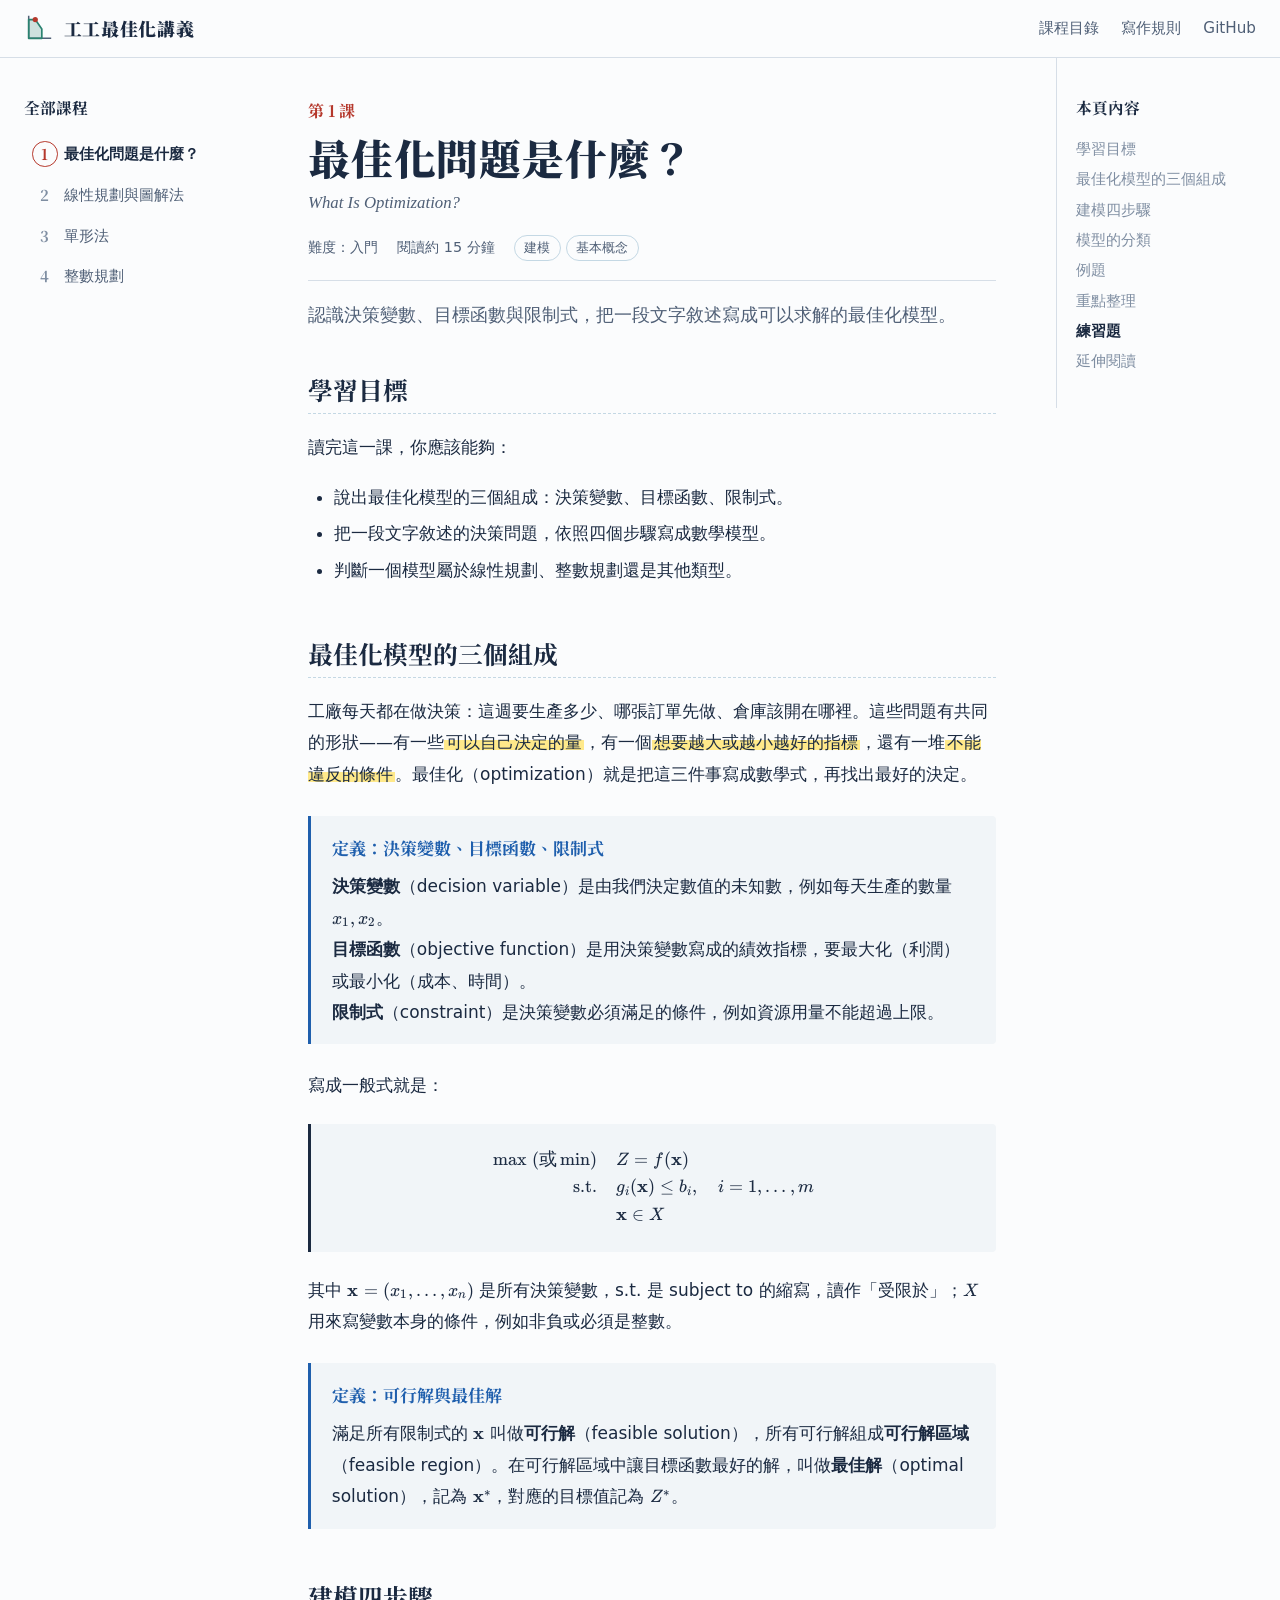
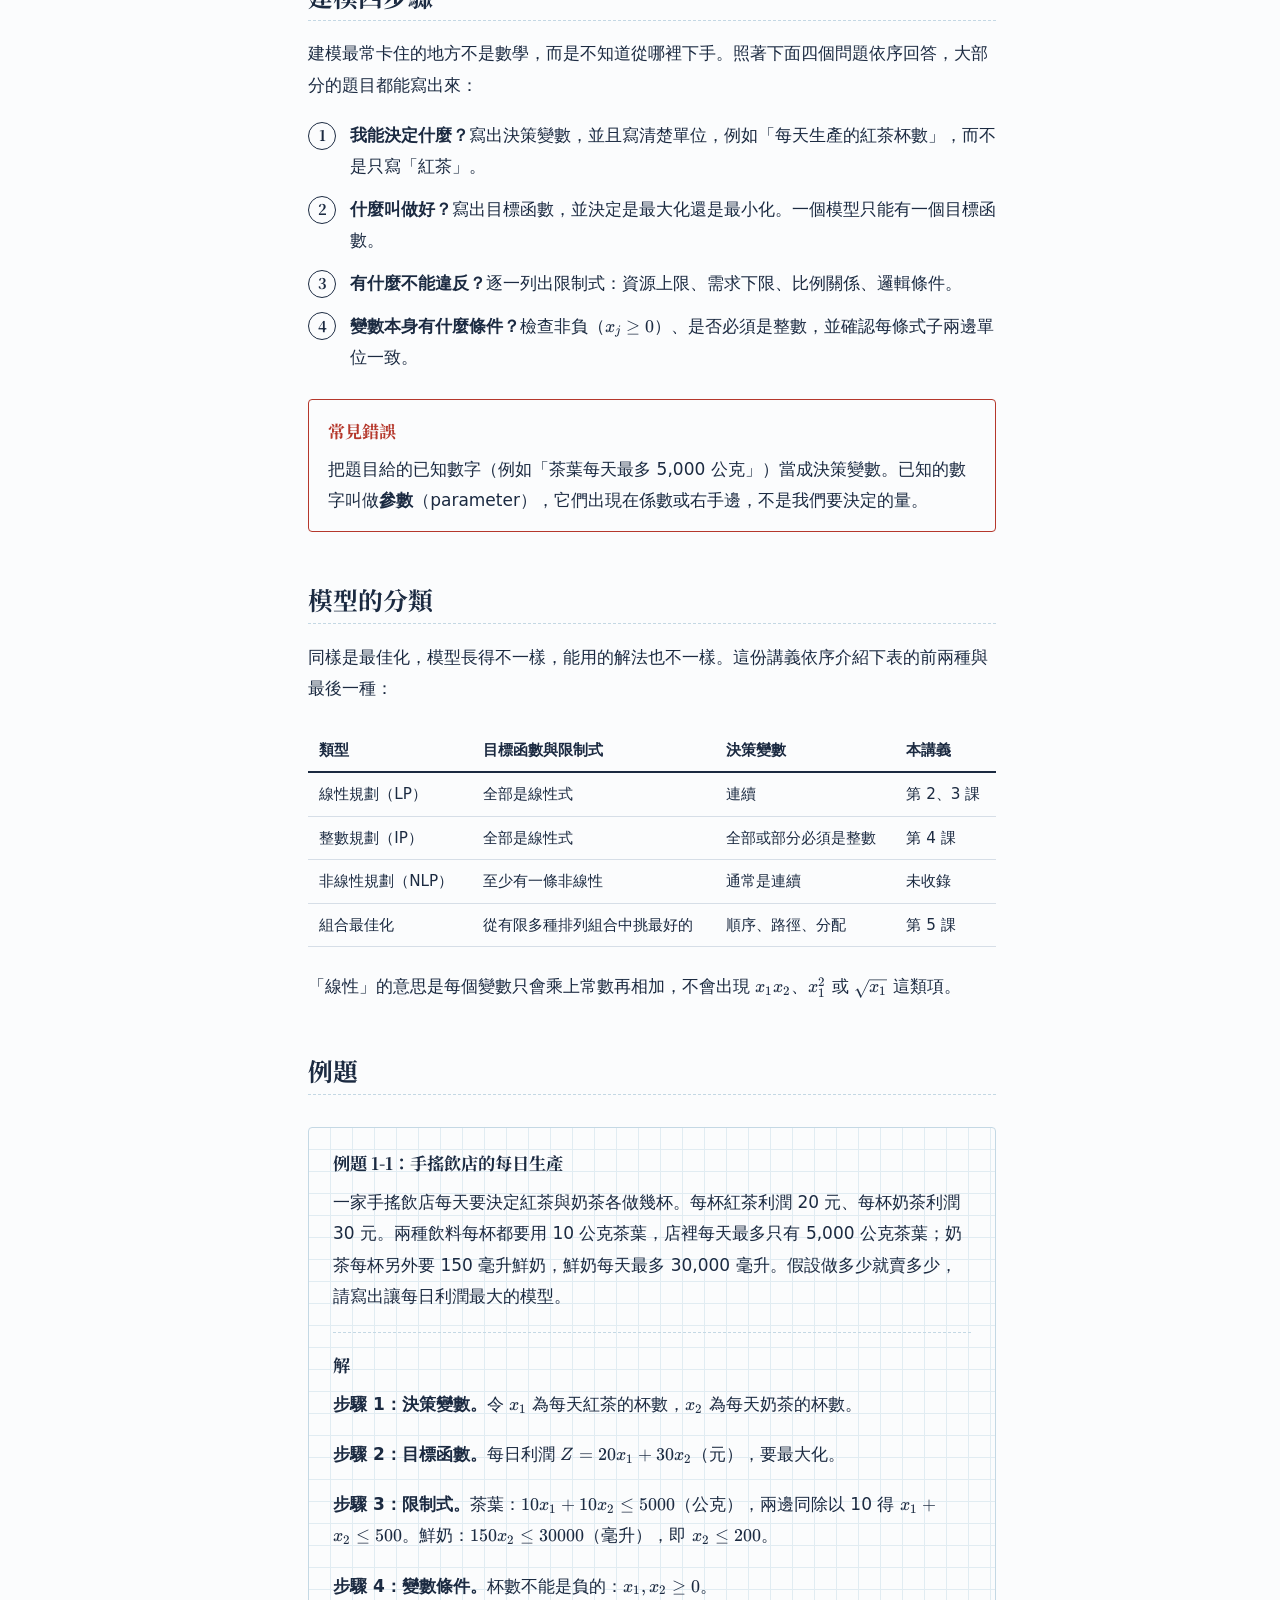
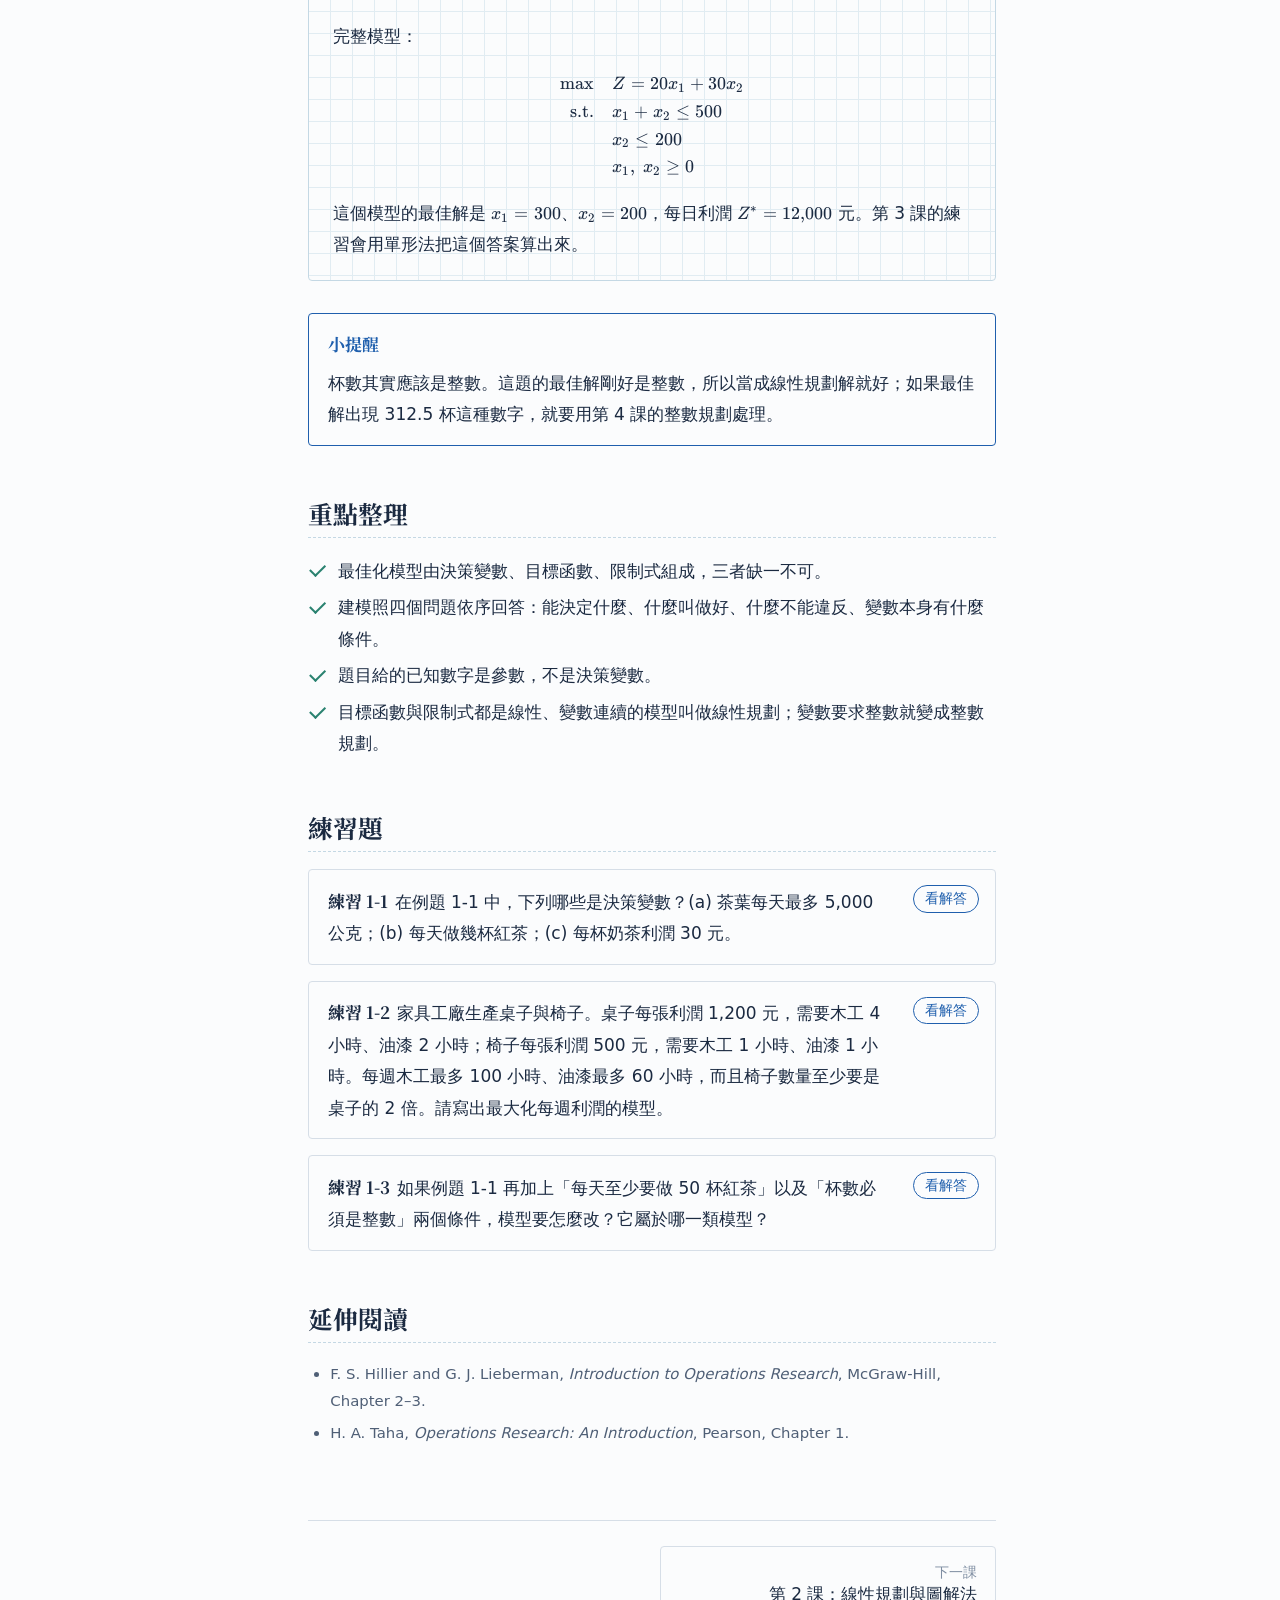
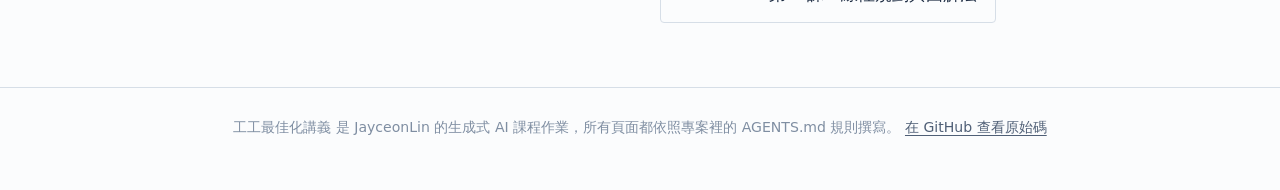
==== lessons/01-what-is-optimization.html @ 5a4dfac9 "feat: 建立工工最佳化講義與 AGENTS.md 規則 - AGENTS.md：專案目的、架構、命名、頁面骨架、元件、寫作與視覺規範、作業流程 - CLAUDE.md 引用 AGENTS.md -" ====
<!DOCTYPE html>
<html lang="zh-Hant-TW">
<head>
  <meta charset="utf-8">
  <meta name="viewport" content="width=device-width, initial-scale=1">
  <title>第 1 課：最佳化問題是什麼？｜工工最佳化講義</title>
  <meta name="description" content="認識決策變數、目標函數與限制式，把一段文字敘述寫成可以求解的最佳化模型。">
  <link rel="icon" href="../assets/img/favicon.svg" type="image/svg+xml">
  <link rel="preconnect" href="https://fonts.googleapis.com">
  <link rel="preconnect" href="https://fonts.gstatic.com" crossorigin>
  <link rel="stylesheet" href="https://fonts.googleapis.com/css2?family=Noto+Serif+TC:wght@600;700;900&amp;display=swap">
  <link rel="stylesheet" href="../assets/vendor/katex/katex.min.css">
  <link rel="stylesheet" href="../assets/css/site.css">
  <script defer src="../assets/vendor/katex/katex.min.js"></script>
  <script defer src="../assets/vendor/katex/auto-render.min.js"></script>
  <script defer src="../data/lessons.js"></script>
  <script defer src="../assets/js/site.js"></script>
</head>
<body data-page="lesson" data-lesson="01-what-is-optimization">
  <article class="lesson">

    <section id="goals">
      <h2>學習目標</h2>
      <p>讀完這一課，你應該能夠：</p>
      <ul>
        <li>說出最佳化模型的三個組成：決策變數、目標函數、限制式。</li>
        <li>把一段文字敘述的決策問題，依照四個步驟寫成數學模型。</li>
        <li>判斷一個模型屬於線性規劃、整數規劃還是其他類型。</li>
      </ul>
    </section>

    <section id="three-parts">
      <h2>最佳化模型的三個組成</h2>
      <p>工廠每天都在做決策：這週要生產多少、哪張訂單先做、倉庫該開在哪裡。這些問題有共同的形狀——有一些<mark>可以自己決定的量</mark>，有一個<mark>想要越大或越小越好的指標</mark>，還有一堆<mark>不能違反的條件</mark>。最佳化（optimization）就是把這三件事寫成數學式，再找出最好的決定。</p>

      <div class="definition">
        <p class="box-title">定義：決策變數、目標函數、限制式</p>
        <p><strong>決策變數</strong>（decision variable）是由我們決定數值的未知數，例如每天生產的數量 $x_1, x_2$。<br>
        <strong>目標函數</strong>（objective function）是用決策變數寫成的績效指標，要最大化（利潤）或最小化（成本、時間）。<br>
        <strong>限制式</strong>（constraint）是決策變數必須滿足的條件，例如資源用量不能超過上限。</p>
      </div>

      <p>寫成一般式就是：</p>
      <div class="model">
        $$\begin{aligned}
        \max \ (\text{或} \min) \quad & Z = f(\mathbf{x}) \\
        \text{s.t.} \quad & g_i(\mathbf{x}) \le b_i, \quad i = 1, \dots, m \\
        & \mathbf{x} \in X
        \end{aligned}$$
      </div>
      <p>其中 $\mathbf{x} = (x_1, \dots, x_n)$ 是所有決策變數，s.t. 是 subject to 的縮寫，讀作「受限於」；$X$ 用來寫變數本身的條件，例如非負或必須是整數。</p>

      <div class="definition">
        <p class="box-title">定義：可行解與最佳解</p>
        <p>滿足所有限制式的 $\mathbf{x}$ 叫做<strong>可行解</strong>（feasible solution），所有可行解組成<strong>可行解區域</strong>（feasible region）。在可行解區域中讓目標函數最好的解，叫做<strong>最佳解</strong>（optimal solution），記為 $\mathbf{x}^*$，對應的目標值記為 $Z^*$。</p>
      </div>
    </section>

    <section id="modeling-steps">
      <h2>建模四步驟</h2>
      <p>建模最常卡住的地方不是數學，而是不知道從哪裡下手。照著下面四個問題依序回答，大部分的題目都能寫出來：</p>
      <ol class="steps">
        <li><strong>我能決定什麼？</strong>寫出決策變數，並且寫清楚單位，例如「每天生產的紅茶杯數」，而不是只寫「紅茶」。</li>
        <li><strong>什麼叫做好？</strong>寫出目標函數，並決定是最大化還是最小化。一個模型只能有一個目標函數。</li>
        <li><strong>有什麼不能違反？</strong>逐一列出限制式：資源上限、需求下限、比例關係、邏輯條件。</li>
        <li><strong>變數本身有什麼條件？</strong>檢查非負（$x_j \ge 0$）、是否必須是整數，並確認每條式子兩邊單位一致。</li>
      </ol>
      <div class="callout warn">
        <p class="box-title">常見錯誤</p>
        <p>把題目給的已知數字（例如「茶葉每天最多 5,000 公克」）當成決策變數。已知的數字叫做<strong>參數</strong>（parameter），它們出現在係數或右手邊，不是我們要決定的量。</p>
      </div>
    </section>

    <section id="model-types">
      <h2>模型的分類</h2>
      <p>同樣是最佳化，模型長得不一樣，能用的解法也不一樣。這份講義依序介紹下表的前兩種與最後一種：</p>
      <div class="table-wrap">
        <table>
          <thead>
            <tr><th scope="col">類型</th><th scope="col">目標函數與限制式</th><th scope="col">決策變數</th><th scope="col">本講義</th></tr>
          </thead>
          <tbody>
            <tr><td>線性規劃（LP）</td><td>全部是線性式</td><td>連續</td><td>第 2、3 課</td></tr>
            <tr><td>整數規劃（IP）</td><td>全部是線性式</td><td>全部或部分必須是整數</td><td>第 4 課</td></tr>
            <tr><td>非線性規劃（NLP）</td><td>至少有一條非線性</td><td>通常是連續</td><td>未收錄</td></tr>
            <tr><td>組合最佳化</td><td>從有限多種排列組合中挑最好的</td><td>順序、路徑、分配</td><td>第 5 課</td></tr>
          </tbody>
        </table>
      </div>
      <p>「線性」的意思是每個變數只會乘上常數再相加，不會出現 $x_1 x_2$、$x_1^2$ 或 $\sqrt{x_1}$ 這類項。</p>
    </section>

    <section id="example">
      <h2>例題</h2>
      <div class="example">
        <p class="box-title">例題 1-1：手搖飲店的每日生產</p>
        <p>一家手搖飲店每天要決定紅茶與奶茶各做幾杯。每杯紅茶利潤 20 元、每杯奶茶利潤 30 元。兩種飲料每杯都要用 10 公克茶葉，店裡每天最多只有 5,000 公克茶葉；奶茶每杯另外要 150 毫升鮮奶，鮮奶每天最多 30,000 毫升。假設做多少就賣多少，請寫出讓每日利潤最大的模型。</p>
        <div class="solution">
          <p class="box-title">解</p>
          <p><strong>步驟 1：決策變數。</strong>令 $x_1$ 為每天紅茶的杯數，$x_2$ 為每天奶茶的杯數。</p>
          <p><strong>步驟 2：目標函數。</strong>每日利潤 $Z = 20x_1 + 30x_2$（元），要最大化。</p>
          <p><strong>步驟 3：限制式。</strong>茶葉：$10x_1 + 10x_2 \le 5000$（公克），兩邊同除以 10 得 $x_1 + x_2 \le 500$。鮮奶：$150x_2 \le 30000$（毫升），即 $x_2 \le 200$。</p>
          <p><strong>步驟 4：變數條件。</strong>杯數不能是負的：$x_1, x_2 \ge 0$。</p>
          <p>完整模型：</p>
          $$\begin{aligned}
          \max \quad & Z = 20x_1 + 30x_2 \\
          \text{s.t.} \quad & x_1 + x_2 \le 500 \\
          & x_2 \le 200 \\
          & x_1,\ x_2 \ge 0
          \end{aligned}$$
          <p>這個模型的最佳解是 $x_1 = 300$、$x_2 = 200$，每日利潤 $Z^* = 12{,}000$ 元。第 3 課的練習會用單形法把這個答案算出來。</p>
        </div>
      </div>
      <div class="callout tip">
        <p class="box-title">小提醒</p>
        <p>杯數其實應該是整數。這題的最佳解剛好是整數，所以當成線性規劃解就好；如果最佳解出現 312.5 杯這種數字，就要用第 4 課的整數規劃處理。</p>
      </div>
    </section>

    <section id="summary">
      <h2>重點整理</h2>
      <ul class="key-points">
        <li>最佳化模型由決策變數、目標函數、限制式組成，三者缺一不可。</li>
        <li>建模照四個問題依序回答：能決定什麼、什麼叫做好、什麼不能違反、變數本身有什麼條件。</li>
        <li>題目給的已知數字是參數，不是決策變數。</li>
        <li>目標函數與限制式都是線性、變數連續的模型叫做線性規劃；變數要求整數就變成整數規劃。</li>
      </ul>
    </section>

    <section id="exercises">
      <h2>練習題</h2>
      <details class="exercise">
        <summary><span class="ex-no">練習 1-1</span>在例題 1-1 中，下列哪些是決策變數？(a) 茶葉每天最多 5,000 公克；(b) 每天做幾杯紅茶；(c) 每杯奶茶利潤 30 元。</summary>
        <div class="answer">
          <p class="box-title">解答</p>
          <p>只有 (b)。(a) 是限制式右手邊的參數，(c) 是目標函數係數的參數，兩者都是題目給定的已知數字。</p>
        </div>
      </details>
      <details class="exercise">
        <summary><span class="ex-no">練習 1-2</span>家具工廠生產桌子與椅子。桌子每張利潤 1,200 元，需要木工 4 小時、油漆 2 小時；椅子每張利潤 500 元，需要木工 1 小時、油漆 1 小時。每週木工最多 100 小時、油漆最多 60 小時，而且椅子數量至少要是桌子的 2 倍。請寫出最大化每週利潤的模型。</summary>
        <div class="answer">
          <p class="box-title">解答</p>
          <p>令 $x_1$ 為每週生產的桌子數，$x_2$ 為每週生產的椅子數。</p>
          $$\begin{aligned}
          \max \quad & Z = 1200x_1 + 500x_2 \\
          \text{s.t.} \quad & 4x_1 + x_2 \le 100 && \text{（木工）} \\
          & 2x_1 + x_2 \le 60 && \text{（油漆）} \\
          & 2x_1 - x_2 \le 0 && \text{（椅子至少是桌子的 2 倍）} \\
          & x_1,\ x_2 \ge 0
          \end{aligned}$$
          <p>「椅子至少是桌子的 2 倍」原本寫成 $x_2 \ge 2x_1$，移項後變成 $2x_1 - x_2 \le 0$，這樣所有限制式都是「左邊有變數、右邊是常數」的標準樣子。</p>
        </div>
      </details>
      <details class="exercise">
        <summary><span class="ex-no">練習 1-3</span>如果例題 1-1 再加上「每天至少要做 50 杯紅茶」以及「杯數必須是整數」兩個條件，模型要怎麼改？它屬於哪一類模型？</summary>
        <div class="answer">
          <p class="box-title">解答</p>
          <p>加上限制式 $x_1 \ge 50$，並把變數條件改成 $x_1, x_2 \ge 0$ 且為整數。目標函數與限制式仍然是線性的，但變數必須是整數，所以是<strong>整數規劃</strong>。</p>
        </div>
      </details>
    </section>

    <section id="references">
      <h2>延伸閱讀</h2>
      <ul class="refs">
        <li>F. S. Hillier and G. J. Lieberman, <cite>Introduction to Operations Research</cite>, McGraw-Hill, Chapter 2–3.</li>
        <li>H. A. Taha, <cite>Operations Research: An Introduction</cite>, Pearson, Chapter 1.</li>
      </ul>
    </section>

  </article>
</body>
</html>
---- assets/css/site.css ----
/* =========================================================
   工工最佳化講義 — 全站樣式
   視覺概念：「工程方格紙」— 方格紙底、藍黑墨水字、紅筆標最佳解、螢光筆畫重點。
   規則：所有顏色只能用下面的 CSS 變數（AGENTS.md 第 8 節）。
   新增顏色必須先加到 :root 與深色模式兩處，並在 AGENTS.md 的色票表登記。
   ========================================================= */

:root {
  --paper: #fbfcfd;        /* 紙張底色 */
  --paper-2: #f1f5f8;      /* 面板、程式碼底 */
  --grid: #e1ecf2;         /* 方格紙細格線 */
  --grid-strong: #c4d8e4;  /* 方格紙粗線、框線 */
  --ink: #1b2a41;          /* 主文字：藍黑墨水 */
  --ink-soft: #4f5f76;     /* 次要文字 */
  --ink-faint: #7f8ea2;    /* 註解、刻度 */
  --rule: #d6dee7;         /* 分隔線 */
  --blue: #1f5fad;         /* 原子筆藍：連結、定義 */
  --red: #b5382c;          /* 紅筆：最佳解、警告 */
  --teal: #2a8270;         /* 可行解區域 */
  --mark: #ffe98a;         /* 螢光筆 */

  /* 甘特圖等需要區分類別時使用（淡色底＋深色字） */
  --job-1: #cfe0f3;
  --job-2: #cdebe3;
  --job-3: #f5e2b5;
  --job-4: #e5d6ef;
  --job-5: #dde3ea;
  --job-6: #f3d2cc;
  --job-ink: #1b2a41;

  --font-serif: "Noto Serif TC", "Songti TC", "PMingLiU", serif;
  --font-sans: system-ui, -apple-system, "PingFang TC", "Noto Sans TC", "Microsoft JhengHei", sans-serif;
  --font-mono: ui-monospace, "SFMono-Regular", Consolas, "Liberation Mono", monospace;

  --topbar-h: 58px;
  --radius: 4px;
  color-scheme: light dark;
}

/* 深色模式：藍圖（blueprint） */
@media (prefers-color-scheme: dark) {
  :root {
    --paper: #12253c;
    --paper-2: #183150;
    --grid: #1c3857;
    --grid-strong: #2a4f77;
    --ink: #e9eff6;
    --ink-soft: #b2c2d5;
    --ink-faint: #8196ae;
    --rule: #2b4767;
    --blue: #92bdf1;
    --red: #ff8f7e;
    --teal: #63cbb2;
    --mark: rgba(255, 226, 102, 0.3);
  }
}

/* ---------- 基礎 ---------- */
*, *::before, *::after { box-sizing: border-box; }

html { scroll-padding-top: calc(var(--topbar-h) + 16px); }

body {
  margin: 0;
  background: var(--paper);
  color: var(--ink);
  font-family: var(--font-sans);
  font-size: 17px;
  line-height: 1.85;
  -webkit-text-size-adjust: 100%;
}

a { color: var(--blue); text-underline-offset: 3px; text-decoration-thickness: 1px; }
a:hover { text-decoration-thickness: 2px; }
:focus-visible { outline: 2px solid var(--blue); outline-offset: 2px; border-radius: 2px; }

img, svg { max-width: 100%; }

h1, h2, h3, h4 { font-family: var(--font-serif); color: var(--ink); line-height: 1.35; }

p, ul, ol { margin: 0 0 1.1em; }
li + li { margin-top: 0.3em; }
strong { font-weight: 700; }

mark {
  color: inherit;
  background: linear-gradient(transparent 42%, var(--mark) 42%, var(--mark) 92%, transparent 92%);
  padding: 0 0.12em;
}

code {
  font-family: var(--font-mono);
  font-size: 0.88em;
  background: var(--paper-2);
  border: 1px solid var(--rule);
  border-radius: 3px;
  padding: 0.05em 0.35em;
}

pre {
  font-family: var(--font-mono);
  font-size: 0.86rem;
  line-height: 1.65;
  background: var(--paper-2);
  border: 1px solid var(--rule);
  border-left: 3px solid var(--ink-faint);
  border-radius: var(--radius);
  padding: 1rem 1.2rem;
  margin: 1.5rem 0;
  overflow-x: auto;
  tab-size: 4;
}
pre code { background: none; border: 0; padding: 0; font-size: inherit; }

.skip-link {
  position: absolute; left: 1rem; top: -100px; z-index: 100;
  background: var(--ink); color: var(--paper); padding: 0.5rem 1rem; border-radius: var(--radius);
}
.skip-link:focus { top: 0.6rem; }

.visually-hidden {
  position: absolute !important; width: 1px; height: 1px; overflow: hidden;
  clip: rect(0 0 0 0); white-space: nowrap;
}

/* ---------- 頂端列 ---------- */
.topbar {
  position: sticky; top: 0; z-index: 30;
  height: var(--topbar-h);
  display: flex; align-items: center; gap: 1rem;
  padding: 0 1.5rem;
  background: var(--paper);
  border-bottom: 1px solid var(--rule);
}
.brand {
  display: inline-flex; align-items: center; gap: 0.6rem;
  font-family: var(--font-serif); font-weight: 900; font-size: 1.12rem;
  color: var(--ink); text-decoration: none; letter-spacing: 0.04em;
}
.brand span { white-space: nowrap; }
.brand svg { width: 30px; height: 30px; flex: none; }
.brand .b-axis { fill: none; stroke: var(--ink-soft); stroke-width: 1.6; }
.brand .b-region { fill: var(--teal); fill-opacity: 0.22; stroke: var(--teal); stroke-width: 1.8; stroke-linejoin: round; }
.brand .b-dot { fill: var(--red); }
.topnav { margin-left: auto; display: flex; gap: 1.4rem; font-size: 0.95rem; }
.topnav a { color: var(--ink-soft); text-decoration: none; white-space: nowrap; }
.topnav a:hover, .topnav a[aria-current="page"] { color: var(--ink); text-decoration: underline; }

.menu-toggle {
  display: none;
  align-items: center; gap: 0.4rem;
  font: inherit; font-size: 0.95rem;
  background: none; color: var(--ink);
  border: 1px solid var(--rule); border-radius: var(--radius);
  padding: 0.25rem 0.7rem; cursor: pointer; white-space: nowrap;
}

/* ---------- 講義頁三欄版面 ---------- */
.layout {
  display: grid;
  grid-template-columns: 236px minmax(0, 1fr) 200px;
  gap: 3rem;
  max-width: 1320px;
  margin: 0 auto;
  padding: 0 1.5rem;
}
.sidebar, .toc {
  position: sticky; top: var(--topbar-h);
  align-self: start;
  max-height: calc(100vh - var(--topbar-h));
  overflow-y: auto;
  padding: 2.2rem 0 2rem;
  font-size: 0.93rem;
}
.sidebar-title, .toc-title {
  font-family: var(--font-serif); font-weight: 700; font-size: 0.98rem;
  color: var(--ink); margin: 0 0 0.8rem;
}
.sidebar ol, .toc ol { list-style: none; margin: 0; padding: 0; }
.sidebar li + li { margin-top: 0.15rem; }
.sidebar a {
  display: grid; grid-template-columns: 2rem 1fr; align-items: center;
  padding: 0.4rem 0.5rem; border-radius: var(--radius);
  color: var(--ink-soft); text-decoration: none; line-height: 1.5;
}
.sidebar a:hover { background: var(--paper-2); color: var(--ink); }
.sidebar .no {
  width: 1.6rem; height: 1.6rem; display: grid; place-items: center;
  font-family: var(--font-serif); font-weight: 700; color: var(--ink-faint);
}
.sidebar a[aria-current="page"] { color: var(--ink); font-weight: 600; }
/* 目前所在課次：用紅筆把編號圈起來 */
.sidebar a[aria-current="page"] .no { color: var(--red); border: 1.5px solid var(--red); border-radius: 50%; }
.sidebar .home-link { margin-bottom: 1rem; display: block; padding: 0.4rem 0.5rem; }

.toc { border-left: 1px solid var(--rule); padding-left: 1.2rem; }
.toc li + li { margin-top: 0.1rem; }
.toc a { display: block; padding: 0.2rem 0; color: var(--ink-faint); text-decoration: none; line-height: 1.5; }
.toc a:hover, .toc a.active { color: var(--ink); }
.toc a.active { font-weight: 600; }

main { min-width: 0; padding: 2.4rem 0 4rem; }

.lesson, .lesson-header, .pager { max-width: 43rem; }

/* ---------- 課程標頭（由 site.js 依 lessons.js 產生） ---------- */
.lesson-header { margin-bottom: 2.6rem; }
.lesson-no { margin: 0; font-family: var(--font-serif); font-weight: 700; color: var(--red); font-size: 1rem; }
.lesson-header h1 { font-size: clamp(2rem, 4vw, 2.6rem); font-weight: 900; margin: 0.2rem 0 0.1rem; letter-spacing: 0.02em; }
.lesson-en { margin: 0 0 1rem; font-family: Georgia, "Times New Roman", serif; font-style: italic; color: var(--ink-soft); font-size: 1.05rem; }
.lesson-meta { display: flex; flex-wrap: wrap; gap: 0.5rem 1.2rem; margin: 0 0 1.2rem; padding: 0; list-style: none; font-size: 0.9rem; color: var(--ink-soft); }
.lesson-meta li + li { margin-top: 0; }
.tag { display: inline-block; border: 1px solid var(--grid-strong); border-radius: 999px; padding: 0 0.6rem; margin-right: 0.3rem; font-size: 0.82rem; color: var(--ink-soft); }
.lesson-summary { font-size: 1.1rem; color: var(--ink-soft); padding-top: 1.1rem; border-top: 1px solid var(--rule); margin: 0; }

/* ---------- 講義內文 ---------- */
.lesson > section + section { margin-top: 3.2rem; }
.lesson h2 {
  font-size: 1.55rem; font-weight: 700;
  margin: 0 0 1.1rem; padding-bottom: 0.4rem;
  border-bottom: 1px dashed var(--grid-strong);
}
.lesson h3 { font-size: 1.18rem; font-weight: 700; margin: 2rem 0 0.7rem; }
.lesson ul, .lesson ol { padding-left: 1.5em; }

/* 共用：每個框框的第一行標題 */
.box-title { font-family: var(--font-serif); font-weight: 700; margin: 0 0 0.5rem; }

/* 定義 */
.definition {
  margin: 1.6rem 0; padding: 1rem 1.3rem;
  background: var(--paper-2);
  border-left: 3px solid var(--blue);
  border-radius: 0 var(--radius) var(--radius) 0;
}
.definition .box-title { color: var(--blue); }
.definition > :last-child { margin-bottom: 0; }

/* 例題：方格紙 */
.example {
  margin: 2rem 0; padding: 1.2rem 1.5rem;
  border: 1px solid var(--grid-strong);
  border-radius: var(--radius);
  background-color: var(--paper);
  background-image:
    linear-gradient(var(--grid) 1px, transparent 1px),
    linear-gradient(90deg, var(--grid) 1px, transparent 1px);
  background-size: 22px 22px;
  background-position: -1px -1px;
}
.example .box-title { font-size: 1.08rem; }
.example > :last-child { margin-bottom: 0; }
.example table { background: var(--paper); }
.example .solution { margin-top: 1.2rem; padding-top: 1rem; border-top: 1px dashed var(--grid-strong); }
.example .solution > :last-child { margin-bottom: 0; }

/* 提示框 */
.callout {
  margin: 1.6rem 0; padding: 0.9rem 1.2rem;
  border: 1px solid var(--rule); border-radius: var(--radius);
}
.callout > :last-child { margin-bottom: 0; }
.callout.tip { border-color: var(--blue); }
.callout.tip .box-title { color: var(--blue); }
.callout.warn { border-color: var(--red); }
.callout.warn .box-title { color: var(--red); }

/* 數學模型區塊 */
.model { margin: 1.4rem 0; padding: 0.4rem 1.2rem; border-left: 3px solid var(--ink); background: var(--paper-2); border-radius: 0 var(--radius) var(--radius) 0; }

/* 步驟清單 */
ol.steps { counter-reset: step; list-style: none; padding-left: 0; }
ol.steps > li { counter-increment: step; position: relative; padding-left: 2.6rem; }
ol.steps > li + li { margin-top: 0.7rem; }
ol.steps > li::before {
  content: counter(step);
  position: absolute; left: 0; top: 0.1rem;
  width: 1.75rem; height: 1.75rem; display: grid; place-items: center;
  border: 1.5px solid var(--ink); border-radius: 50%;
  font-family: var(--font-serif); font-weight: 700; font-size: 0.92rem; line-height: 1;
}

/* 重點整理 */
ul.key-points { list-style: none; padding-left: 0; }
ul.key-points > li { position: relative; padding-left: 1.9rem; }
ul.key-points > li::before {
  content: ""; position: absolute; left: 0.15rem; top: 0.55rem;
  width: 0.95rem; height: 0.55rem;
  border-left: 2.5px solid var(--teal); border-bottom: 2.5px solid var(--teal);
  transform: rotate(-45deg);
}

/* 練習題 */
details.exercise { margin: 1rem 0; border: 1px solid var(--rule); border-radius: var(--radius); }
details.exercise > summary {
  display: block; cursor: pointer; list-style: none;
  padding: 0.9rem 1.2rem; padding-right: 6.5rem; position: relative;
}
details.exercise > summary::-webkit-details-marker { display: none; }
details.exercise > summary::after {
  content: "看解答"; position: absolute; right: 1rem; top: 0.95rem;
  font-size: 0.85rem; color: var(--blue); border: 1px solid var(--blue); border-radius: 999px; padding: 0 0.7rem;
}
details.exercise[open] > summary::after { content: "收起解答"; }
details.exercise[open] > summary { border-bottom: 1px dashed var(--rule); }
.ex-no { font-family: var(--font-serif); font-weight: 700; margin-right: 0.4rem; }
details.exercise .answer { padding: 0.9rem 1.2rem; }
details.exercise .answer > :last-child { margin-bottom: 0; }

/* 表格 */
.table-wrap { overflow-x: auto; margin: 1.5rem 0; }
.table-wrap table { border-collapse: collapse; width: 100%; font-size: 0.95rem; font-variant-numeric: tabular-nums; }
.table-wrap caption { caption-side: top; text-align: left; font-family: var(--font-serif); font-weight: 700; padding-bottom: 0.5rem; }
.table-wrap th, .table-wrap td { padding: 0.45rem 0.7rem; border-bottom: 1px solid var(--rule); text-align: left; }
.table-wrap thead th { border-bottom: 2px solid var(--ink); }
table.tableau th, table.tableau td { text-align: center; }
table.tableau th[scope="row"] { text-align: left; }
table.tableau .entering { background: var(--paper-2); }
table.tableau td.pivot { outline: 2px solid var(--red); outline-offset: -4px; font-weight: 700; color: var(--red); }

/* KaTeX：長式子可以左右捲動，不撐破版面 */
.katex-display { overflow-x: auto; overflow-y: hidden; padding: 0.2rem 0; margin: 1rem 0; }
.katex { font-size: 1.08em; }

/* 參考資料 */
ul.refs { font-size: 0.93rem; color: var(--ink-soft); }

/* 上一課／下一課 */
.pager { display: grid; grid-template-columns: 1fr 1fr; gap: 1rem; margin-top: 4.5rem; padding-top: 1.6rem; border-top: 1px solid var(--rule); }
.pager a { display: block; padding: 0.9rem 1.1rem; border: 1px solid var(--rule); border-radius: var(--radius); text-decoration: none; color: var(--ink); line-height: 1.5; }
.pager a:hover { border-color: var(--ink-soft); }
.pager .dir { display: block; font-size: 0.85rem; color: var(--ink-faint); }
.pager .next { text-align: right; grid-column: 2; }

.page-error { border: 1px solid var(--red); color: var(--red); padding: 1rem; border-radius: var(--radius); }

/* ---------- 互動元件（widgets） ---------- */
figure.widget {
  margin: 2rem 0; padding: 1rem 1.1rem 0.9rem;
  border: 1px solid var(--grid-strong); border-radius: var(--radius);
  background: var(--paper);
}
figure.widget figcaption { font-size: 0.9rem; color: var(--ink-soft); margin-top: 0.6rem; line-height: 1.6; }
.widget-svg { display: block; width: 100%; height: auto; }
.widget-controls { display: flex; flex-wrap: wrap; align-items: center; gap: 0.6rem 1.2rem; margin-top: 0.6rem; font-size: 0.95rem; }
.widget-controls label { display: inline-flex; flex-wrap: wrap; align-items: center; gap: 0.3rem 0.6rem; }
.widget-controls label span { white-space: nowrap; }
.widget-controls input[type="range"] { accent-color: var(--red); width: min(240px, 50vw); }
.widget-readout { font-variant-numeric: tabular-nums; margin: 0.4rem 0 0; font-size: 0.95rem; }
.widget-readout strong { color: var(--red); }
.widget-tabs { display: flex; flex-wrap: wrap; gap: 0.5rem; }
.widget-tabs button {
  font: inherit; font-size: 0.9rem; cursor: pointer;
  background: var(--paper); color: var(--ink-soft);
  border: 1px solid var(--rule); border-radius: 999px; padding: 0.15rem 0.85rem;
}
.widget-tabs button[aria-pressed="true"] { background: var(--ink); border-color: var(--ink); color: var(--paper); }
.widget-error { color: var(--red); font-size: 0.9rem; }

/* SVG 共用筆觸 */
.w-bg { fill: var(--paper); }
.w-grid { stroke: var(--grid); stroke-width: 1; }
.w-grid-major { stroke: var(--grid-strong); stroke-width: 1; }
.w-axis { stroke: var(--ink-soft); stroke-width: 1.5; }
.w-tick { fill: var(--ink-faint); font-size: 12px; font-family: var(--font-sans); }
.w-axis-label { fill: var(--ink-soft); font-size: 13px; font-family: var(--font-serif); font-style: italic; }
.w-constraint { stroke: var(--ink-soft); stroke-width: 1.5; }
.w-constraint-label { fill: var(--ink-soft); font-size: 12px; font-family: var(--font-sans); }
.w-feasible { fill: var(--teal); fill-opacity: 0.16; stroke: var(--teal); stroke-width: 2; stroke-linejoin: round; }
.w-iso { stroke: var(--red); stroke-width: 2; stroke-dasharray: 7 5; }
.w-vertex { fill: var(--paper); stroke: var(--ink); stroke-width: 1.5; }
.w-opt { fill: var(--red); stroke: var(--paper); stroke-width: 2; }
.w-arrow { fill: none; stroke: var(--red); stroke-width: 2; stroke-linecap: round; stroke-linejoin: round; }
.w-opt-label { fill: var(--red); font-size: 13px; font-weight: 700; font-family: var(--font-sans); }
.w-text { fill: var(--ink); font-size: 13px; font-family: var(--font-sans); }
.w-text-soft { fill: var(--ink-soft); font-size: 12px; font-family: var(--font-sans); }
.w-cmax { stroke: var(--red); stroke-width: 2; stroke-dasharray: 5 4; }
.w-cmax-label { fill: var(--red); font-size: 12px; font-weight: 700; font-family: var(--font-sans); }
.w-job { stroke: var(--job-ink); stroke-opacity: 0.45; stroke-width: 1; }
.w-job-text { fill: var(--job-ink); font-size: 13px; font-weight: 700; font-family: var(--font-sans); }
.w-job-1 { fill: var(--job-1); } .w-job-2 { fill: var(--job-2); } .w-job-3 { fill: var(--job-3); }
.w-job-4 { fill: var(--job-4); } .w-job-5 { fill: var(--job-5); } .w-job-6 { fill: var(--job-6); }

/* ---------- 首頁 ---------- */
.home-main { padding: 0; }
.hero {
  display: grid; grid-template-columns: minmax(0, 0.95fr) minmax(0, 1.05fr);
  gap: 3.5rem; align-items: center;
  max-width: 1200px; margin: 0 auto; padding: 4rem 1.5rem 3.5rem;
}
.hero h1 { font-size: clamp(2.3rem, 4.6vw, 3.5rem); font-weight: 900; line-height: 1.22; margin: 0 0 1.2rem; letter-spacing: 0.03em; }
.hero .lead { font-size: 1.12rem; color: var(--ink-soft); max-width: 30em; }
.hero figure.widget {
  margin: 0;
  background-image:
    linear-gradient(var(--grid) 1px, transparent 1px),
    linear-gradient(90deg, var(--grid) 1px, transparent 1px);
  background-size: 22px 22px;
}
.actions { display: flex; flex-wrap: wrap; gap: 0.8rem; margin-top: 1.8rem; }
.btn {
  display: inline-block; padding: 0.6rem 1.3rem; border-radius: var(--radius);
  font-weight: 600; text-decoration: none; border: 1.5px solid var(--ink);
}
.btn-primary { background: var(--ink); color: var(--paper); }
.btn-primary:hover { background: var(--ink-soft); border-color: var(--ink-soft); }
.btn-secondary { color: var(--ink); }
.btn-secondary:hover { background: var(--paper-2); }

.home-section { max-width: 1200px; margin: 0 auto; padding: 3rem 1.5rem; }
.home-section > h2 { font-size: 1.8rem; font-weight: 900; margin: 0 0 0.4rem; }
.home-section > .section-lead { color: var(--ink-soft); margin-bottom: 2rem; max-width: 40em; }
.band { border-top: 1px solid var(--rule); }

/* 首頁目錄：像課本目錄一樣的點線 */
ol.syllabus { list-style: none; margin: 0; padding: 0; max-width: 54rem; }
ol.syllabus > li { margin: 0; }
ol.syllabus > li + li { margin-top: 0; border-top: 1px solid var(--rule); }
.syllabus a { display: grid; grid-template-columns: 3.4rem minmax(0, 1fr); gap: 0 1rem; padding: 1.2rem 0.3rem; text-decoration: none; color: var(--ink); }
.syllabus a:hover .s-title { text-decoration: underline; text-underline-offset: 4px; }
.s-no { grid-row: span 2; font-family: var(--font-serif); font-weight: 900; font-size: 2.2rem; line-height: 1; color: var(--ink-faint); padding-top: 0.15rem; }
.syllabus a:hover .s-no { color: var(--red); }
.s-line { display: flex; align-items: baseline; gap: 0.7rem; }
.s-title { font-family: var(--font-serif); font-weight: 700; font-size: 1.25rem; }
.s-en { font-family: Georgia, "Times New Roman", serif; font-style: italic; color: var(--ink-faint); font-size: 0.95rem; white-space: nowrap; overflow: hidden; text-overflow: ellipsis; }
.s-leader { flex: 1; min-width: 1.5rem; border-bottom: 2px dotted var(--grid-strong); transform: translateY(-0.3rem); }
.s-min { font-size: 0.9rem; color: var(--ink-soft); white-space: nowrap; }
.s-summary { margin: 0.3rem 0 0; color: var(--ink-soft); font-size: 0.97rem; }

/* 這份講義怎麼長大的 */
ol.process { list-style: none; padding: 0; margin: 0; display: grid; grid-template-columns: repeat(3, minmax(0, 1fr)); gap: 2rem; counter-reset: p; }
ol.process > li { counter-increment: p; margin: 0; padding-top: 1rem; border-top: 2px solid var(--ink); }
ol.process > li::before { content: "步驟 " counter(p); display: block; font-family: var(--font-serif); font-weight: 700; color: var(--red); margin-bottom: 0.3rem; }
ol.process h3 { margin: 0 0 0.4rem; font-size: 1.15rem; }
ol.process p { color: var(--ink-soft); margin: 0; font-size: 0.97rem; }

/* 頁尾 */
.site-footer { border-top: 1px solid var(--rule); padding: 1.6rem 1.5rem 2.2rem; font-size: 0.88rem; color: var(--ink-faint); text-align: center; }
.site-footer a { color: var(--ink-soft); }

/* ---------- 響應式 ---------- */
@media (max-width: 1180px) {
  .layout { grid-template-columns: 228px minmax(0, 1fr); gap: 2.5rem; }
  .toc { display: none; }
}
@media (max-width: 900px) {
  .hero { grid-template-columns: 1fr; gap: 2.2rem; padding-top: 2.6rem; }
  ol.process { grid-template-columns: 1fr; gap: 1.4rem; }
}
@media (max-width: 860px) {
  .layout { display: block; padding: 0 1.1rem; }
  .menu-toggle { display: inline-flex; }
  .sidebar {
    position: fixed; z-index: 25; left: 0; right: 0; bottom: 0; top: var(--topbar-h);
    max-height: none; padding: 1.4rem 1.2rem; background: var(--paper);
    border-top: 1px solid var(--rule);
    transform: translateX(-100%); visibility: hidden;
    transition: transform 0.2s ease, visibility 0.2s;
  }
  body.nav-open .sidebar { transform: none; visibility: visible; }
  body.nav-open { overflow: hidden; }
  main { padding-top: 1.8rem; }
}
@media (max-width: 640px) {
  body { font-size: 16px; }
  .topbar { padding: 0 1rem; gap: 0.6rem; }
  .topnav { gap: 0.9rem; font-size: 0.88rem; }
  .topnav .hide-sm { display: none; }
  body[data-page="lesson"] .topnav .hide-lesson-sm { display: none; }
  .brand span { font-size: 1rem; }
  .brand svg { width: 26px; height: 26px; }
  .table-wrap table { min-width: 30rem; }
  .example { padding: 1rem 1.05rem; }
  .pager { grid-template-columns: 1fr; }
  .pager .next { grid-column: 1; }
  .s-en { display: none; }
  .syllabus a { grid-template-columns: 2.4rem minmax(0, 1fr); }
  .s-no { font-size: 1.7rem; }
}
@media (prefers-reduced-motion: reduce) {
  *, *::before, *::after { transition: none !important; animation: none !important; scroll-behavior: auto !important; }
}
@media print {
  .topbar, .sidebar, .toc, .pager, .menu-toggle { display: none !important; }
  .layout { display: block; }
  details.exercise .answer { display: block; }
}
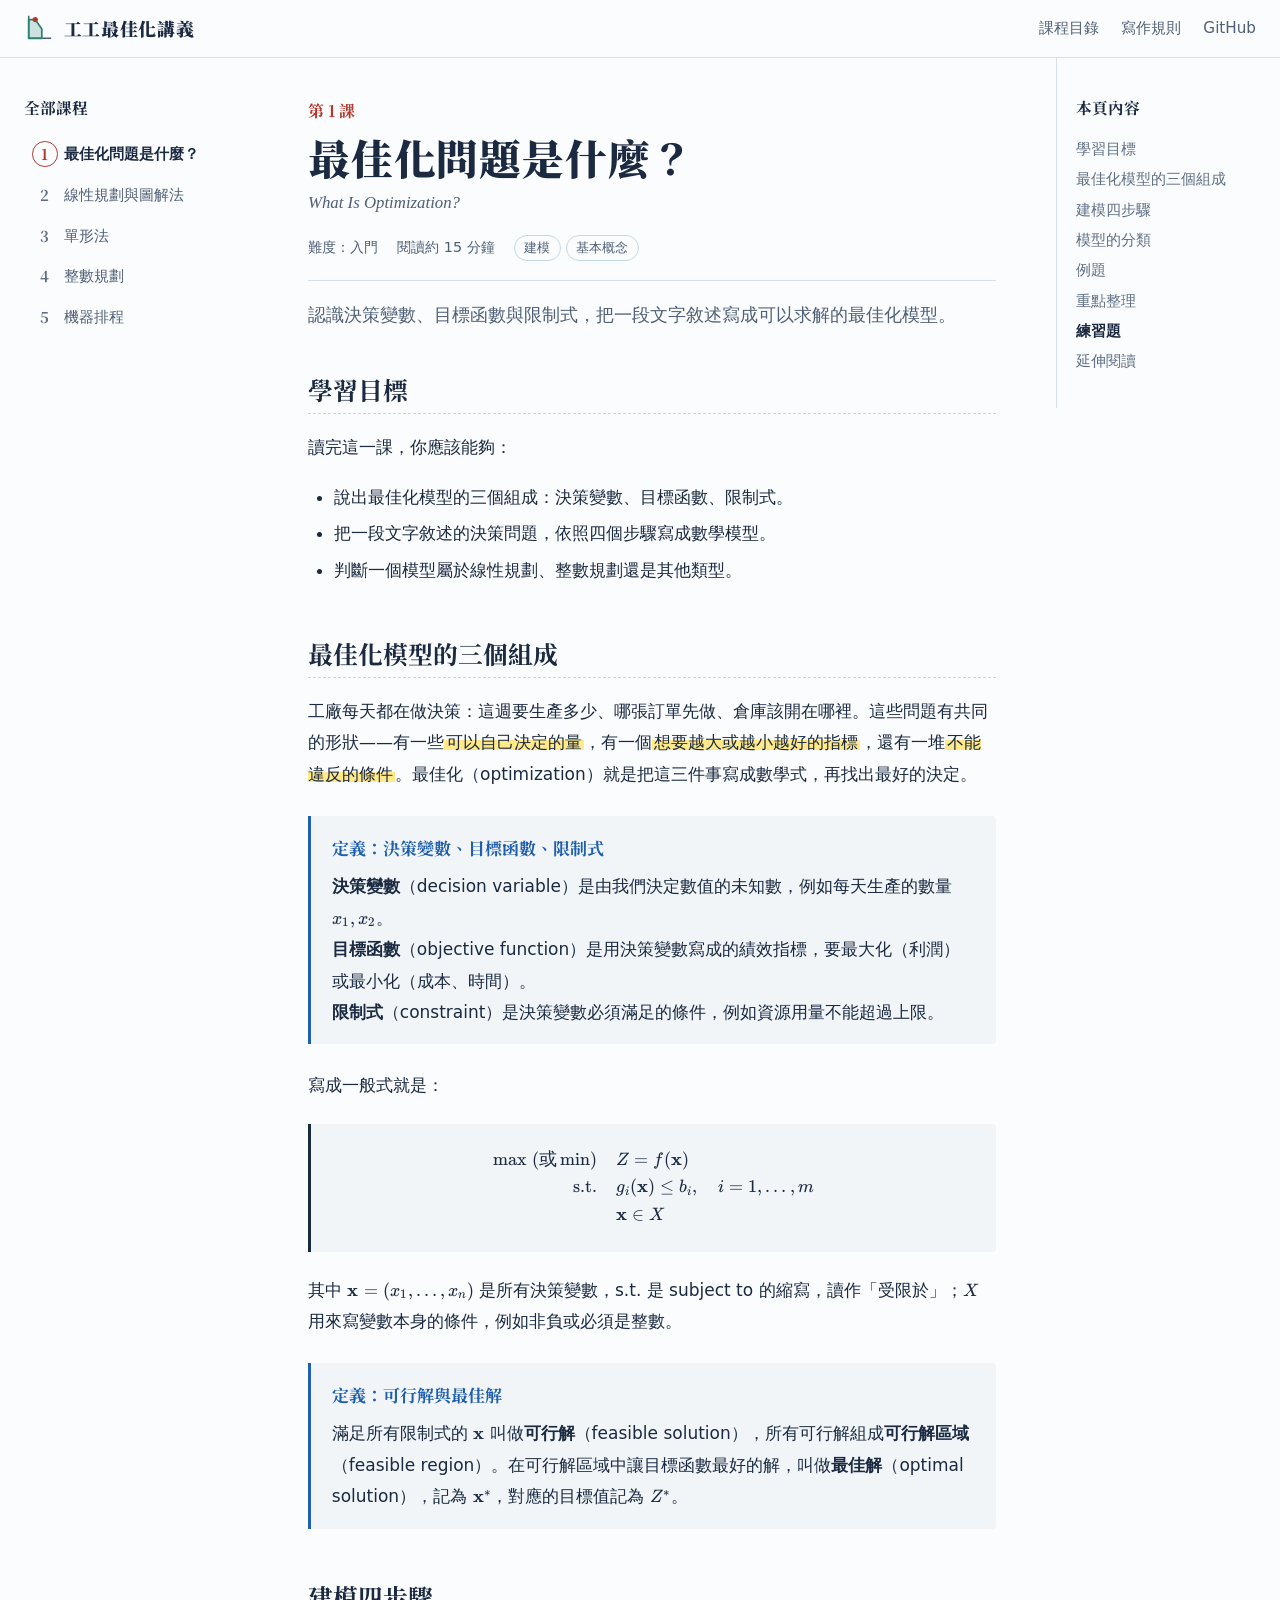
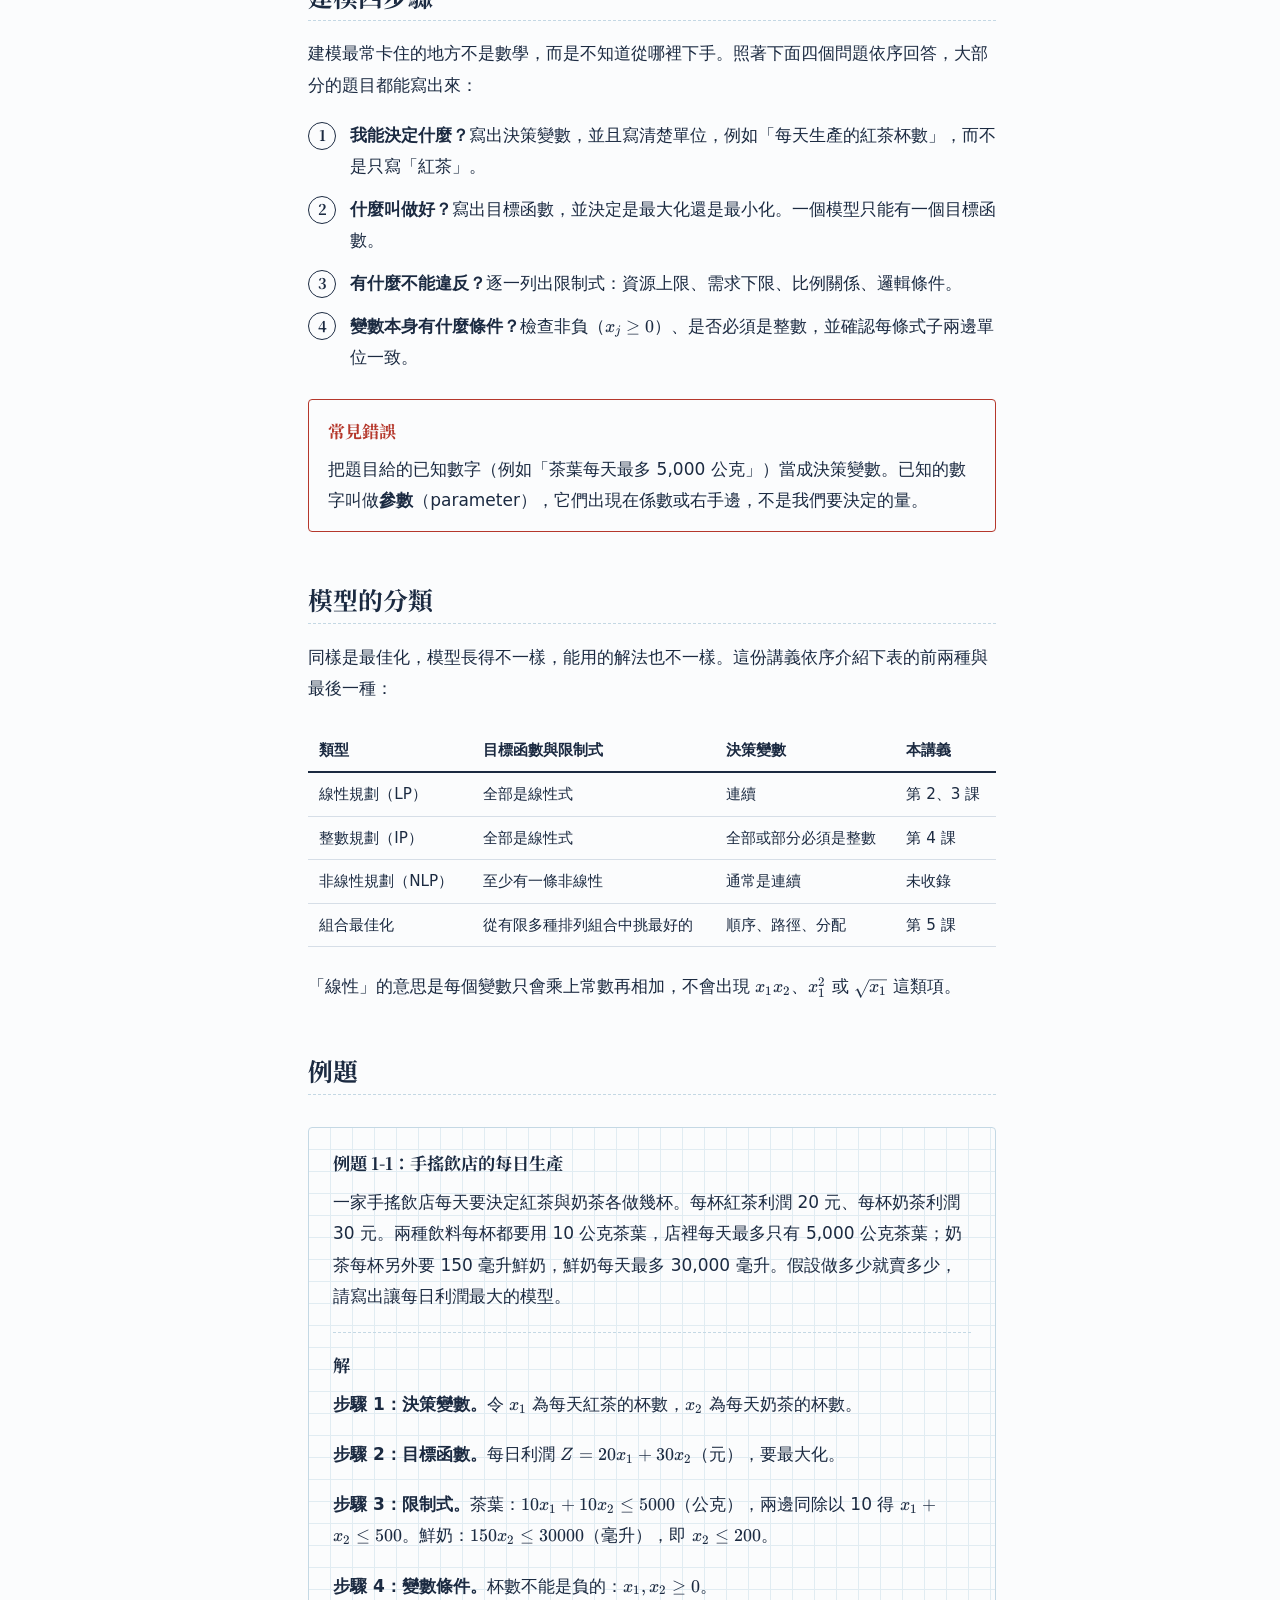
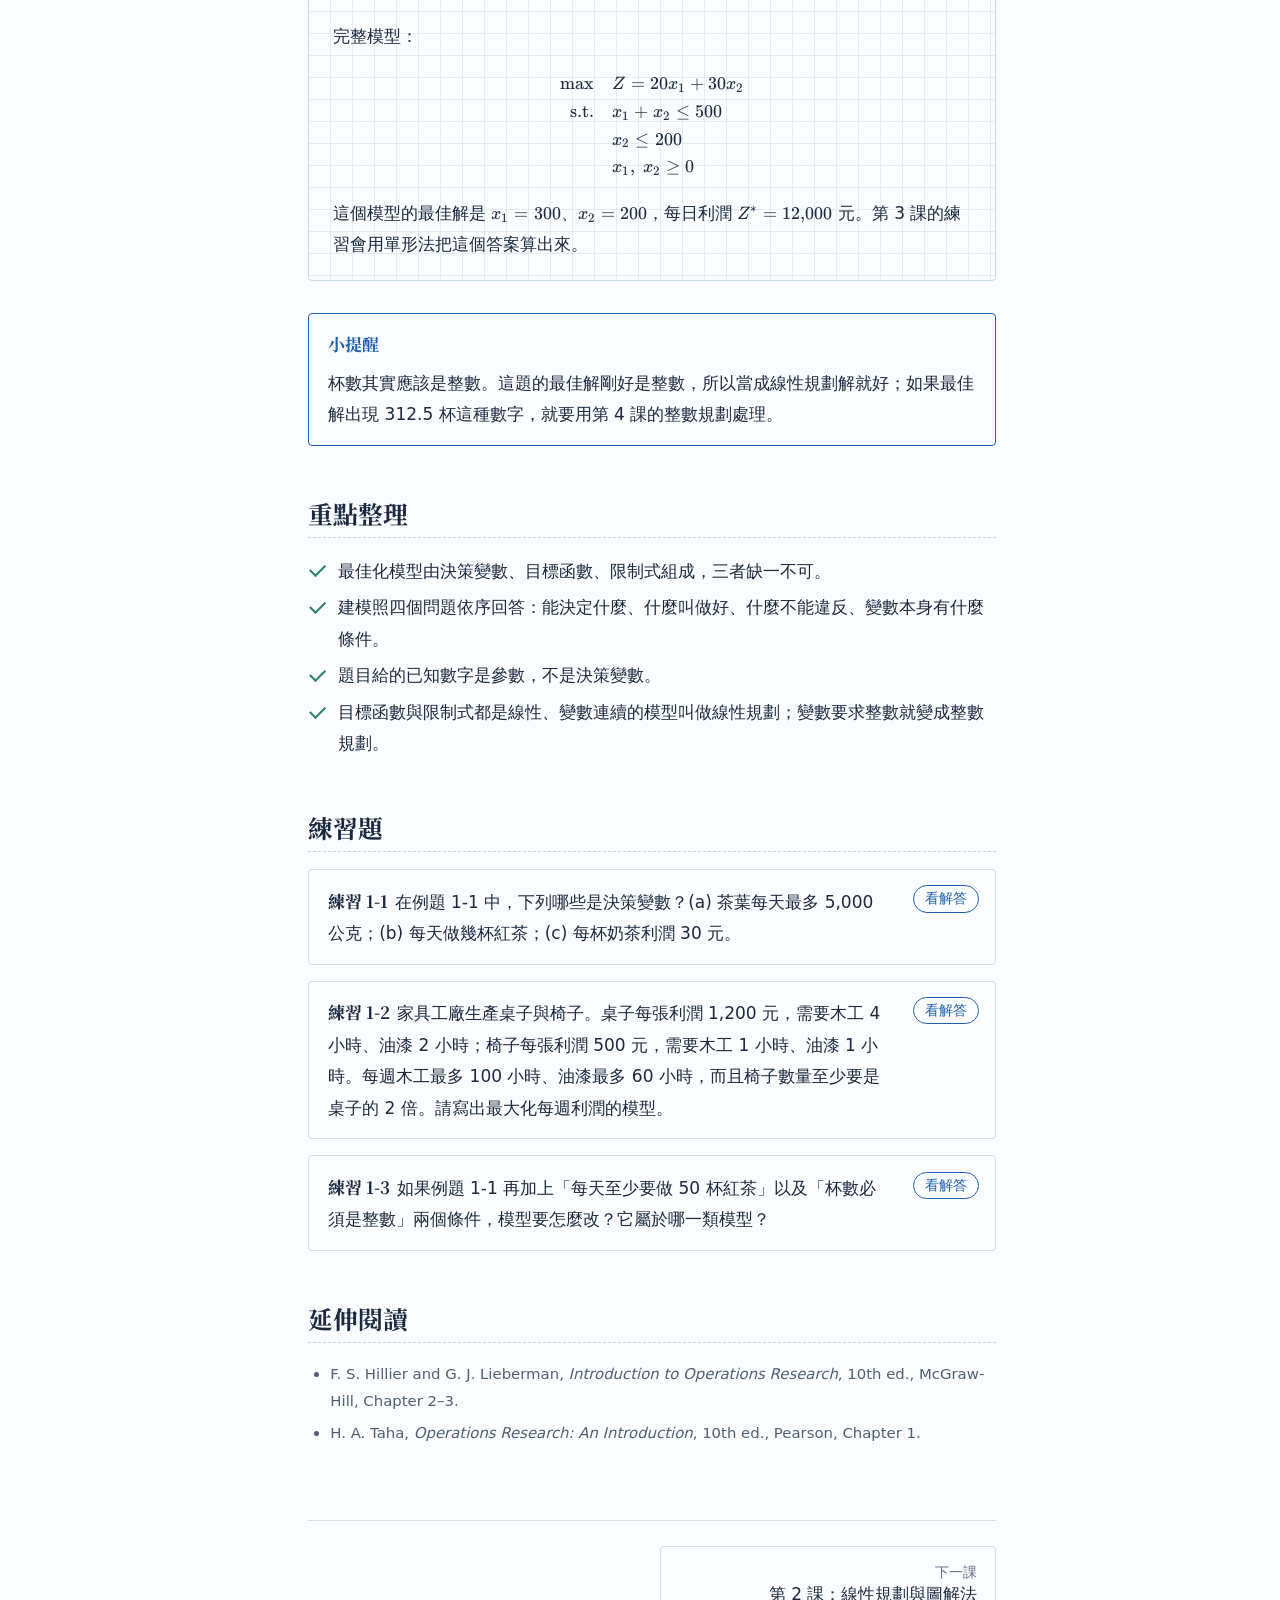
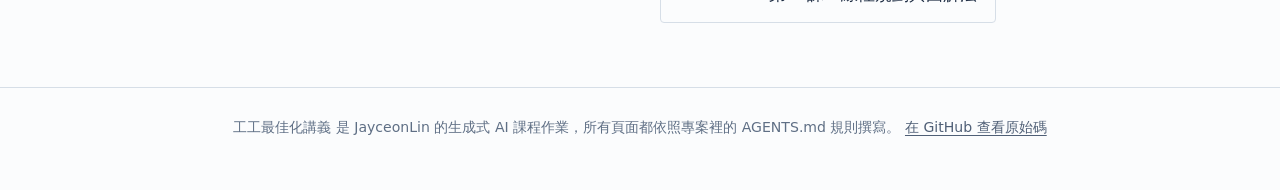
==== commit 35234e71: "fix: 全面複查後修正規則與內容不一致之處 - AGENTS.md：標題字數、學習目標寫法、commit 流程與實際一致；W1 補年份規則；W7 書籍要寫版次 - 新增 R14 禁用詞檢查（直接讀 " ====
--- a/lessons/01-what-is-optimization.html
+++ b/lessons/01-what-is-optimization.html
@@ -163,8 +163,8 @@
     <section id="references">
       <h2>延伸閱讀</h2>
       <ul class="refs">
-        <li>F. S. Hillier and G. J. Lieberman, <cite>Introduction to Operations Research</cite>, McGraw-Hill, Chapter 2–3.</li>
-        <li>H. A. Taha, <cite>Operations Research: An Introduction</cite>, Pearson, Chapter 1.</li>
+        <li>F. S. Hillier and G. J. Lieberman, <cite>Introduction to Operations Research</cite>, 10th ed., McGraw-Hill, Chapter 2–3.</li>
+        <li>H. A. Taha, <cite>Operations Research: An Introduction</cite>, 10th ed., Pearson, Chapter 1.</li>
       </ul>
     </section>
 
--- a/assets/css/site.css
+++ b/assets/css/site.css
@@ -12,7 +12,7 @@
   --grid-strong: #c4d8e4;  /* 方格紙粗線、框線 */
   --ink: #1b2a41;          /* 主文字：藍黑墨水 */
   --ink-soft: #4f5f76;     /* 次要文字 */
-  --ink-faint: #7f8ea2;    /* 註解、刻度 */
+  --ink-faint: #5f6f85;    /* 註解、刻度（對比 ≥ 4.5:1） */
   --rule: #d6dee7;         /* 分隔線 */
   --blue: #1f5fad;         /* 原子筆藍：連結、定義 */
   --red: #b5382c;          /* 紅筆：最佳解、警告 */
@@ -46,7 +46,7 @@
     --grid-strong: #2a4f77;
     --ink: #e9eff6;
     --ink-soft: #b2c2d5;
-    --ink-faint: #8196ae;
+    --ink-faint: #8ca0b7;
     --rule: #2b4767;
     --blue: #92bdf1;
     --red: #ff8f7e;
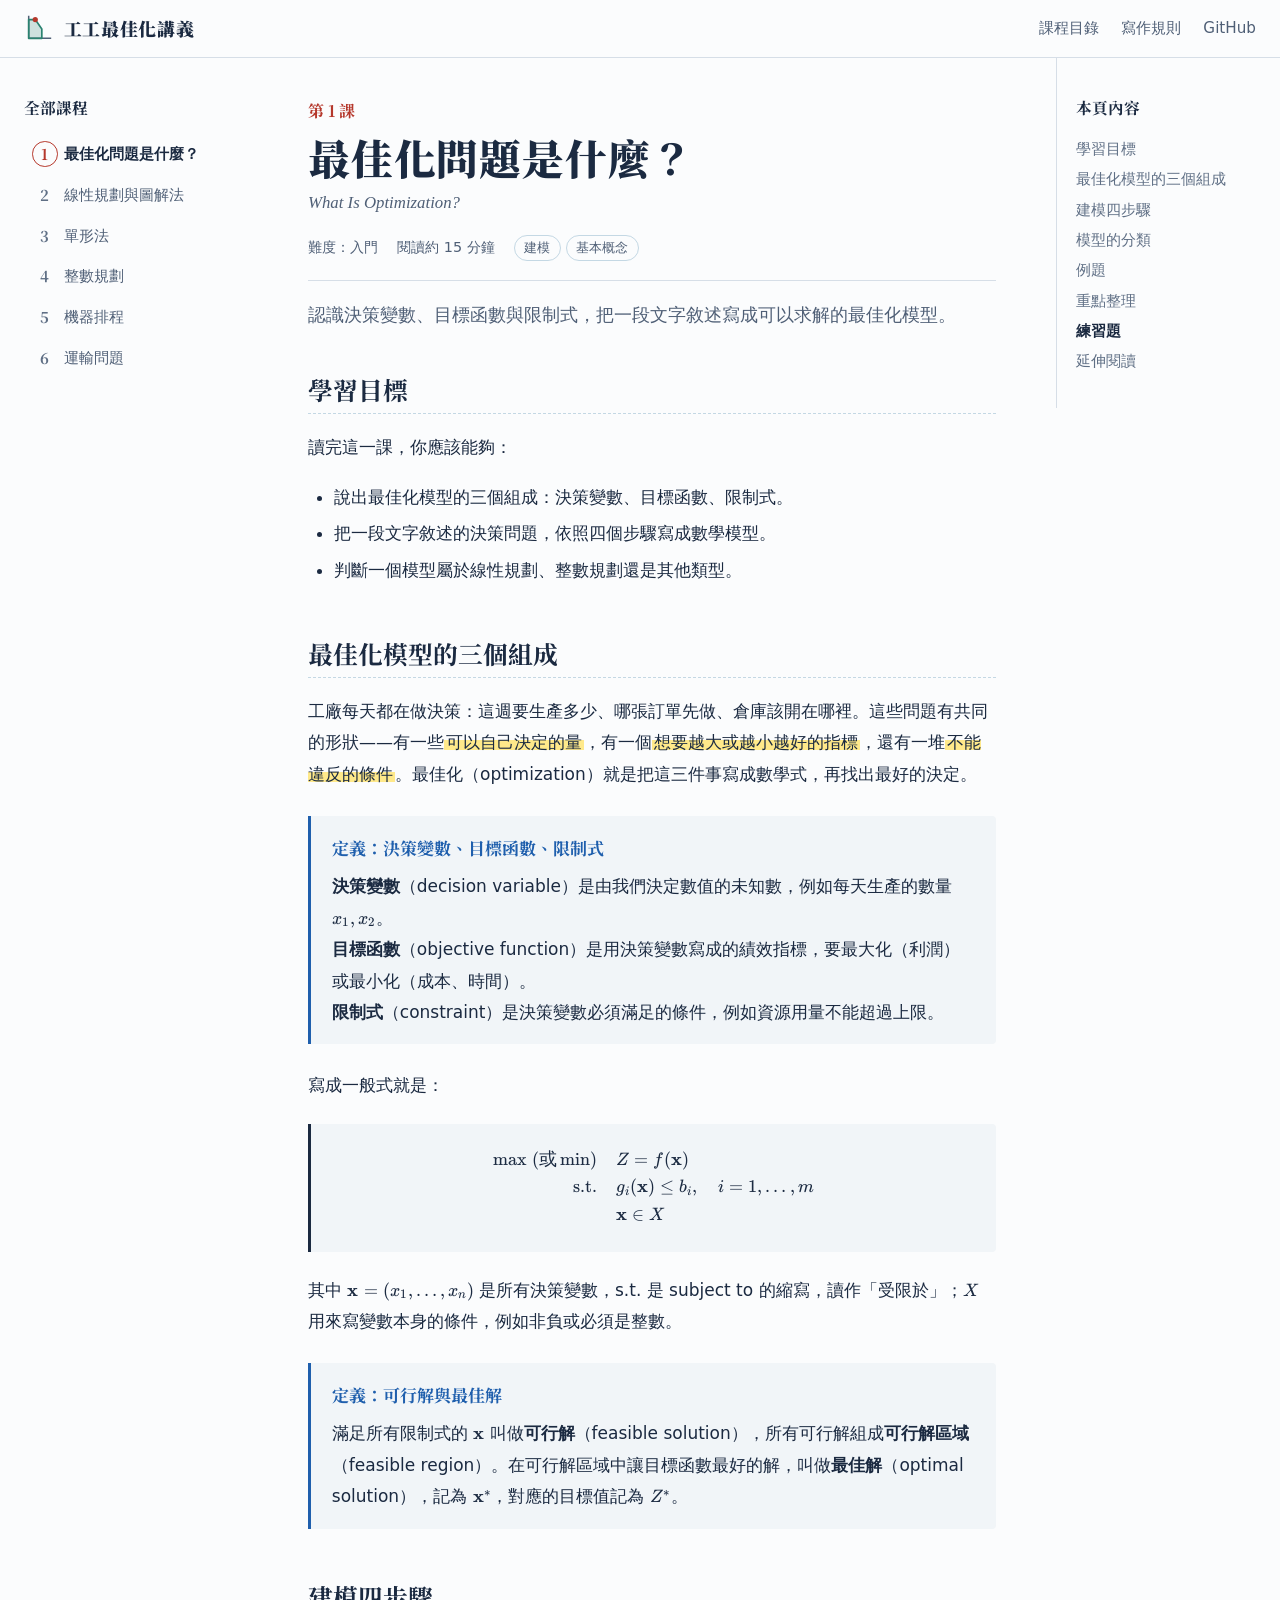
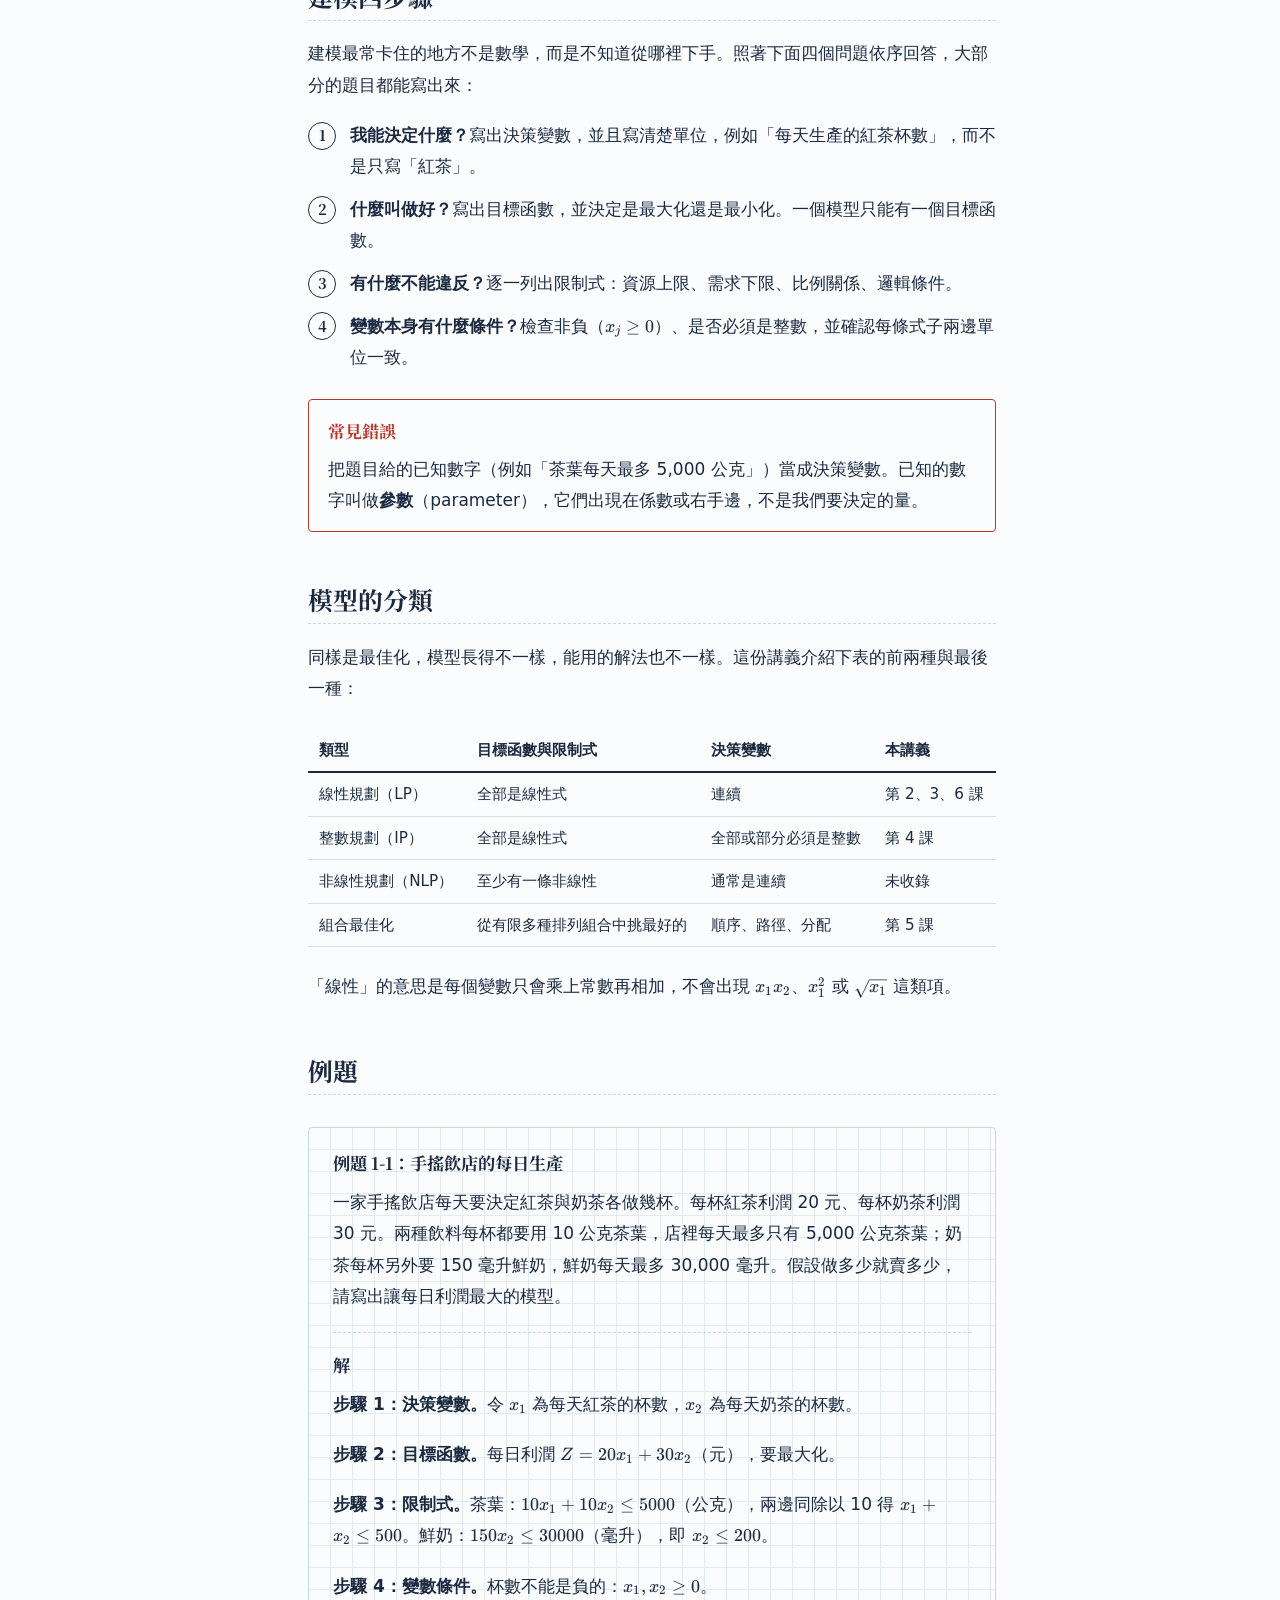
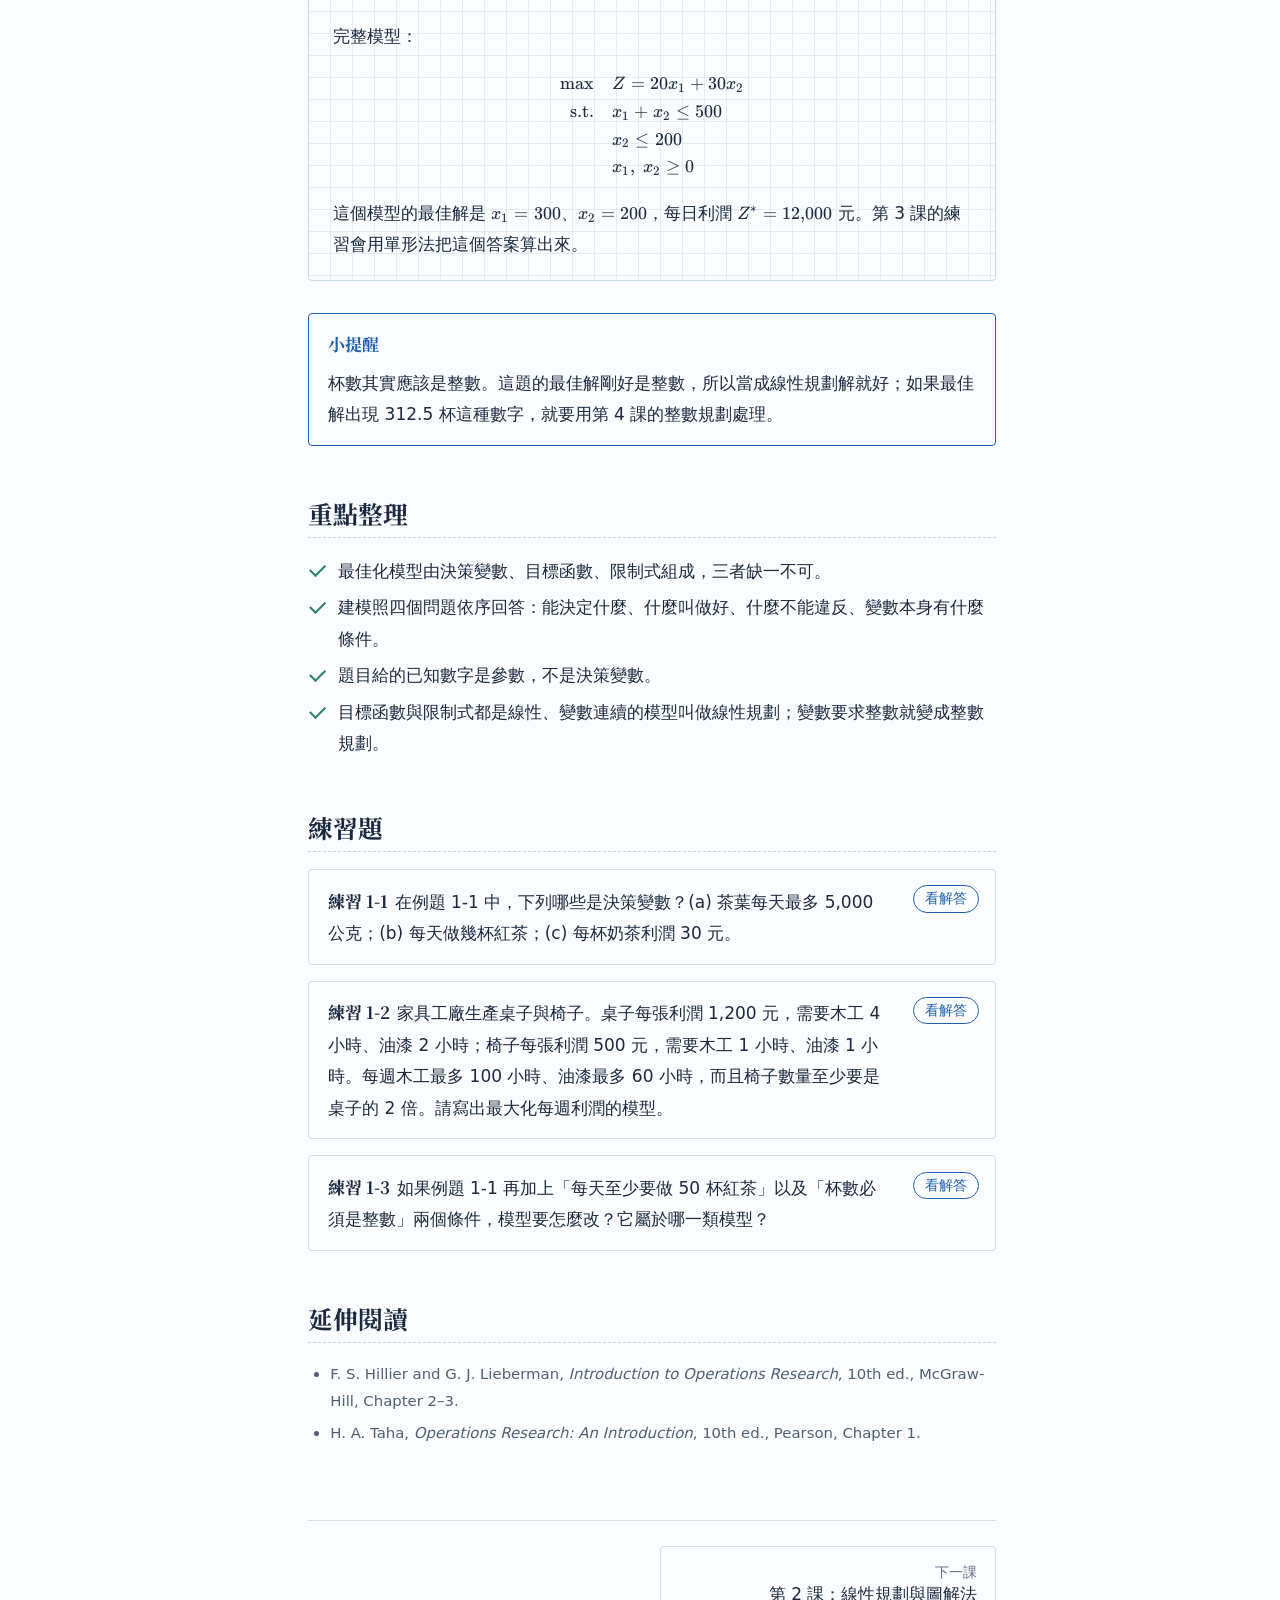
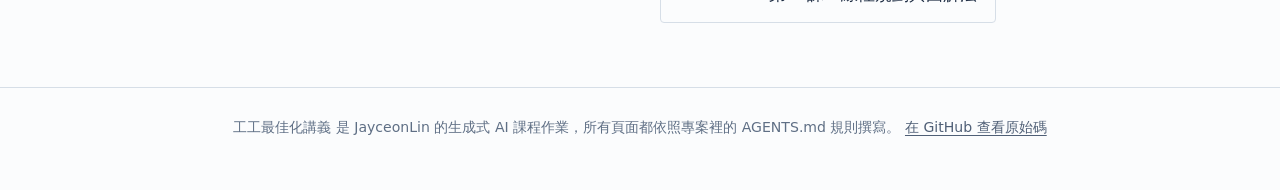
==== commit 285e6173: "feat(lesson-06): 新增運輸問題，並依盲測回報補強 AGENTS.md 第 6 課由沒看過專案的 AI 只讀 AGENTS.md、照第 10.1 節流程寫成， 例題與練習的數字已用 Pu" ====
--- a/lessons/01-what-is-optimization.html
+++ b/lessons/01-what-is-optimization.html
@@ -73,14 +73,14 @@
 
     <section id="model-types">
       <h2>模型的分類</h2>
-      <p>同樣是最佳化，模型長得不一樣，能用的解法也不一樣。這份講義依序介紹下表的前兩種與最後一種：</p>
+      <p>同樣是最佳化，模型長得不一樣，能用的解法也不一樣。這份講義介紹下表的前兩種與最後一種：</p>
       <div class="table-wrap">
         <table>
           <thead>
             <tr><th scope="col">類型</th><th scope="col">目標函數與限制式</th><th scope="col">決策變數</th><th scope="col">本講義</th></tr>
           </thead>
           <tbody>
-            <tr><td>線性規劃（LP）</td><td>全部是線性式</td><td>連續</td><td>第 2、3 課</td></tr>
+            <tr><td>線性規劃（LP）</td><td>全部是線性式</td><td>連續</td><td>第 2、3、6 課</td></tr>
             <tr><td>整數規劃（IP）</td><td>全部是線性式</td><td>全部或部分必須是整數</td><td>第 4 課</td></tr>
             <tr><td>非線性規劃（NLP）</td><td>至少有一條非線性</td><td>通常是連續</td><td>未收錄</td></tr>
             <tr><td>組合最佳化</td><td>從有限多種排列組合中挑最好的</td><td>順序、路徑、分配</td><td>第 5 課</td></tr>
--- a/assets/css/site.css
+++ b/assets/css/site.css
@@ -469,7 +469,8 @@
   body[data-page="lesson"] .topnav .hide-lesson-sm { display: none; }
   .brand span { font-size: 1rem; }
   .brand svg { width: 26px; height: 26px; }
-  .table-wrap table { min-width: 30rem; }
+  .table-wrap th, .table-wrap td { padding: 0.4rem 0.45rem; }
+  .table-wrap table.tableau { min-width: 30rem; }
   .example { padding: 1rem 1.05rem; }
   .pager { grid-template-columns: 1fr; }
   .pager .next { grid-column: 1; }
